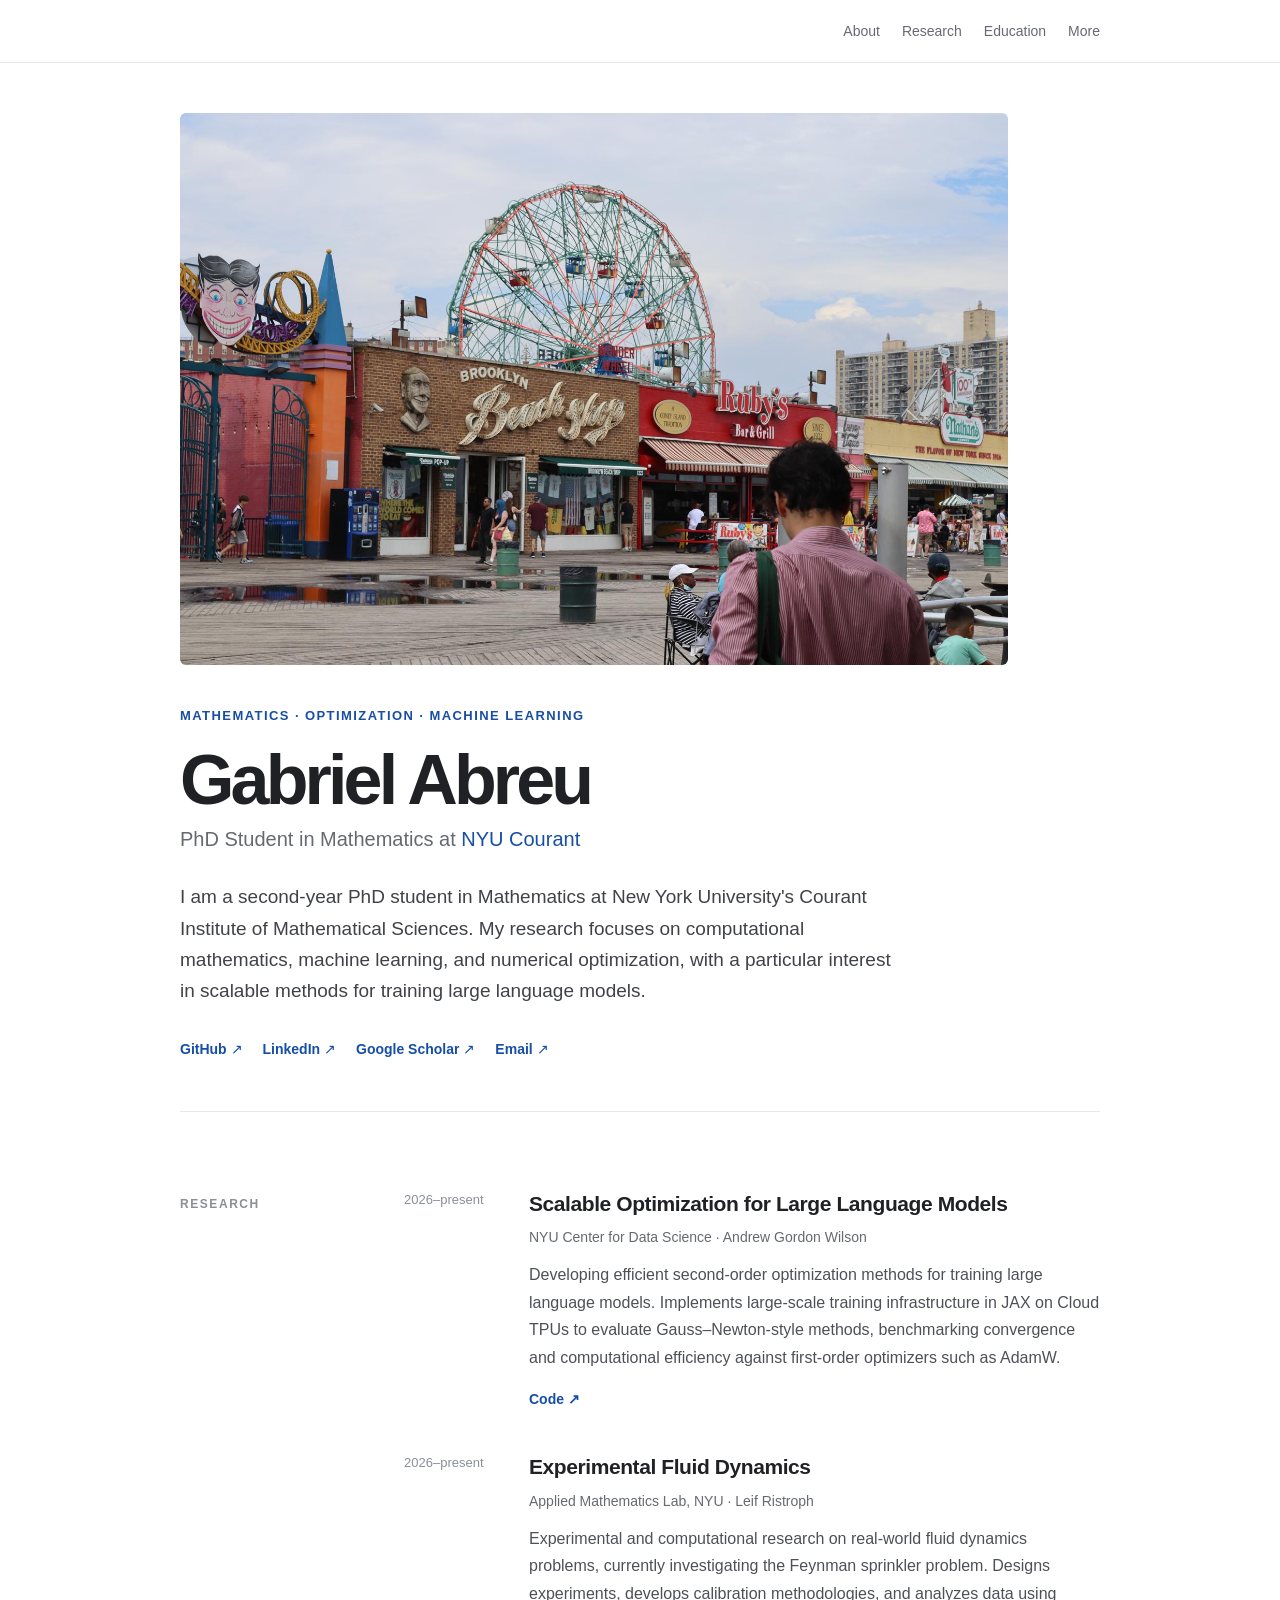
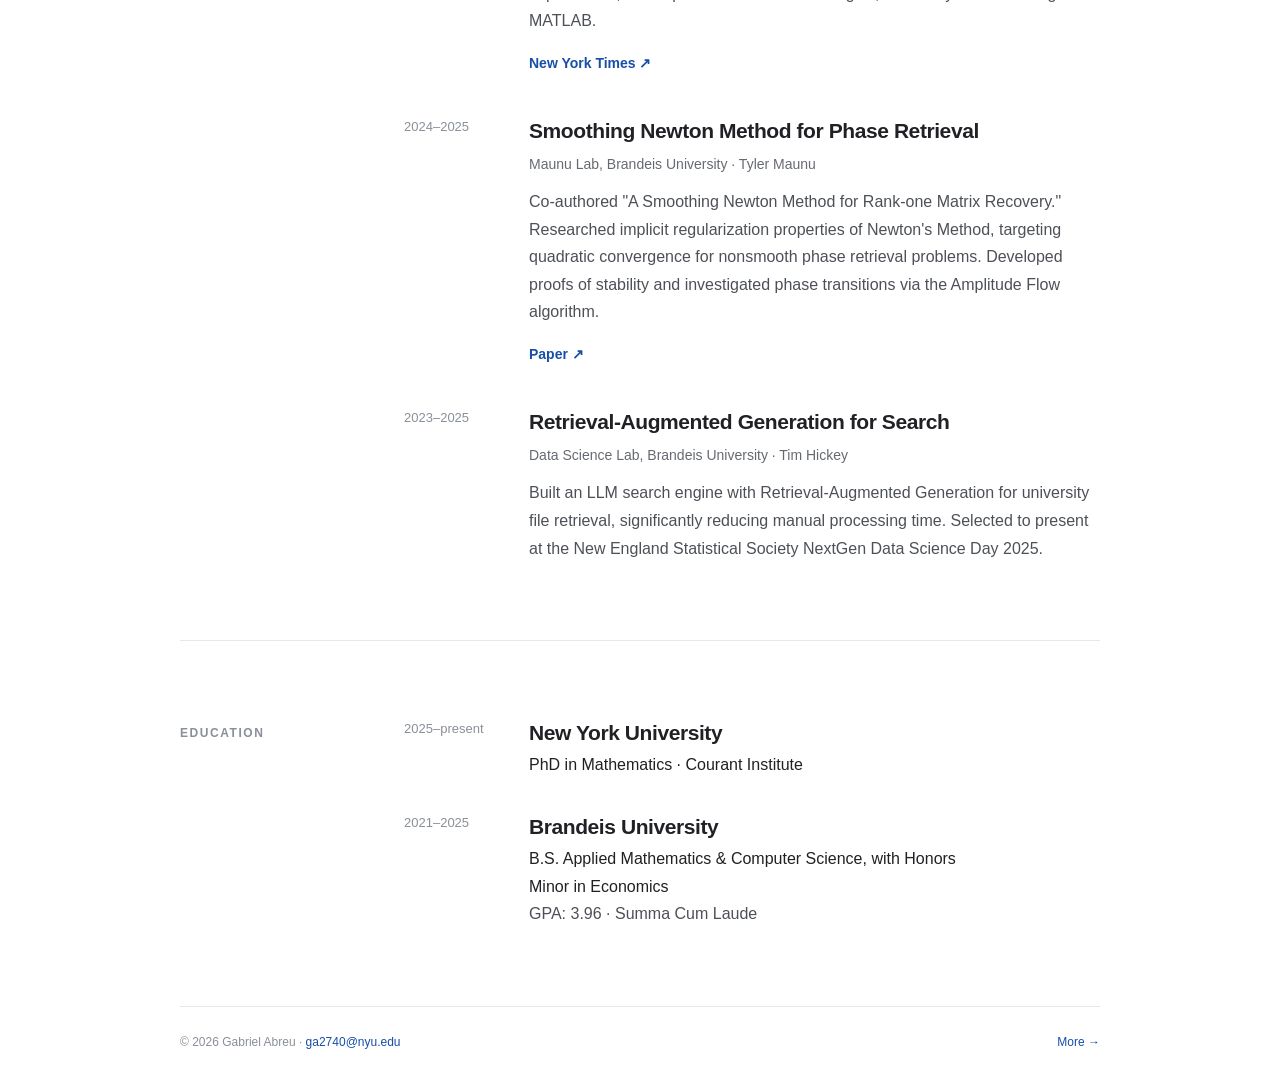
==== index.html @ 7f24bd7a "Update navigation link and add scroll script Added an ID to the hero-copy div and included a script " ====
<!DOCTYPE html>
<html lang="en">
<head>
  <meta charset="UTF-8">
  <meta name="viewport" content="width=device-width, initial-scale=1.0">
  <meta name="description" content="Gabriel Abreu — PhD student in Mathematics at NYU Courant working on optimization, machine learning, and computational mathematics.">
  <meta name="author" content="Gabriel Abreu">
  <title>Gabriel Abreu</title>
  <link rel="stylesheet" href="style.css">
</head>

<body>
  <header class="site-header">
    <div class="container nav">
      <nav aria-label="Main navigation">
        <a href="#about">About</a>
        <a href="#research">Research</a>
        <a href="#education">Education</a>
        <a href="more.html">More</a>
      </nav>
    </div>
  </header>

  <main id="top">

    <!-- HERO -->
    <section class="hero container">
      <div class="hero-photo">
        <img src="profile.jpg" alt="Gabriel Abreu">
      </div>
      <div class="hero-copy" id="about">
        <p class="eyebrow">Mathematics · Optimization · Machine Learning</p>
        <h1>Gabriel Abreu</h1>
        <p class="subtitle">
          PhD Student in Mathematics at
          <a href="https://cims.nyu.edu/" target="_blank" rel="noopener">NYU Courant</a>
        </p>
        <p class="intro">
          I am a second-year PhD student in Mathematics at New York University's
          Courant Institute of Mathematical Sciences. My research focuses on
          computational mathematics, machine learning, and numerical optimization,
          with a particular interest in scalable methods for training large language models.
        </p>
        <div class="links">
          <a href="https://github.com/gmbabreu" target="_blank" rel="noopener">GitHub ↗</a>
          <a href="https://www.linkedin.com/in/gmbabreu/" target="_blank" rel="noopener">LinkedIn ↗</a>
          <a href="https://scholar.google.com/citations?user=w3StXHcAAAAJ&hl=en" target="_blank" rel="noopener">Google Scholar ↗</a>
          <a href="mailto:ga2740@nyu.edu">Email ↗</a>
        </div>
      </div>
    </section>

    <!-- RESEARCH -->
    <section class="section container" id="research">
      <div class="section-label">Research</div>
      <div class="section-content">

        <article class="research-item">
          <div class="research-meta">2026–present</div>
          <div>
            <h2>Scalable Optimization for Large Language Models</h2>
            <p class="affiliation">NYU Center for Data Science · Andrew Gordon Wilson</p>
            <p>
              Developing efficient second-order optimization methods for training large language models.
              Implements large-scale training infrastructure in JAX on Cloud TPUs to evaluate
              Gauss–Newton-style methods, benchmarking convergence and computational efficiency
              against first-order optimizers such as AdamW.
            </p>
            <div class="project-links">
              <a href="https://github.com/gmbabreu/full-gauss-newton" target="_blank" rel="noopener">Code ↗</a>
            </div>
          </div>
        </article>

        <article class="research-item">
          <div class="research-meta">2026–present</div>
          <div>
            <h2>Experimental Fluid Dynamics</h2>
            <p class="affiliation">Applied Mathematics Lab, NYU · Leif Ristroph</p>
            <p>
              Experimental and computational research on real-world fluid dynamics problems,
              currently investigating the Feynman sprinkler problem. Designs experiments,
              develops calibration methodologies, and analyzes data using MATLAB.
            </p>
            <div class="project-links">
              <a href="https://www.nytimes.com/2026/07/14/science/reverse-sprinkler-physics-problem.html" target="_blank" rel="noopener">New York Times ↗</a>
            </div>
          </div>
        </article>

        <article class="research-item">
          <div class="research-meta">2024–2025</div>
          <div>
            <h2>Smoothing Newton Method for Phase Retrieval</h2>
            <p class="affiliation">Maunu Lab, Brandeis University · Tyler Maunu</p>
            <p>
              Co-authored "A Smoothing Newton Method for Rank-one Matrix Recovery."
              Researched implicit regularization properties of Newton's Method, targeting
              quadratic convergence for nonsmooth phase retrieval problems. Developed proofs
              of stability and investigated phase transitions via the Amplitude Flow algorithm.
            </p>
            <div class="project-links">
              <a href="https://arxiv.org/abs/2507.23017" target="_blank" rel="noopener">Paper ↗</a>
            </div>
          </div>
        </article>

        <article class="research-item">
          <div class="research-meta">2023–2025</div>
          <div>
            <h2>Retrieval-Augmented Generation for Search</h2>
            <p class="affiliation">Data Science Lab, Brandeis University · Tim Hickey</p>
            <p>
              Built an LLM search engine with Retrieval-Augmented Generation for
              university file retrieval, significantly reducing manual processing time.
              Selected to present at the New England Statistical Society NextGen Data Science Day 2025.
            </p>
          </div>
        </article>

      </div>
    </section>

    <!-- EDUCATION -->
    <section class="section container" id="education">
      <div class="section-label">Education</div>
      <div class="section-content education">

        <div class="education-item">
          <div class="education-date">2025–present</div>
          <div>
            <h2>New York University</h2>
            <p class="degree">PhD in Mathematics · Courant Institute</p>
          </div>
        </div>

        <div class="education-item">
          <div class="education-date">2021–2025</div>
          <div>
            <h2>Brandeis University</h2>
            <p class="degree">B.S. Applied Mathematics &amp; Computer Science, with Honors</p>
            <p class="degree">Minor in Economics</p>
            <p>GPA: 3.96 · Summa Cum Laude</p>
          </div>
        </div>

      </div>
    </section>

  </main>

  <footer class="footer container">
    <p>© 2026 Gabriel Abreu · <a href="mailto:ga2740@nyu.edu">ga2740@nyu.edu</a></p>
    <p><a href="more.html">More →</a></p>
  </footer>
<script>
  window.addEventListener("load", function () {
    document.getElementById("about").scrollIntoView();
  });
</script>
</body>
</html>
---- style.css ----
/* Gabriel Abreu — academic personal site */

:root {
  --bg: #ffffff;
  --text: #202124;
  --muted: #666a70;
  --light: #8a8f98;
  --line: #e7e8ea;
  --accent: #174ea6;
  --accent-hover: #0b3d91;
  --tag-bg: #f4f5f6;
  --max-width: 920px;
}

* {
  box-sizing: border-box;
}

html {
  scroll-behavior: smooth;
}

body {
  margin: 0;
  background: var(--bg);
  color: var(--text);
  font-family:
    -apple-system, BlinkMacSystemFont, "Segoe UI", Roboto, Helvetica, Arial,
    sans-serif;
  font-size: 16px;
  line-height: 1.72;
  -webkit-font-smoothing: antialiased;
}

a {
  color: var(--accent);
  text-decoration: none;
  transition: color 0.15s ease;
}

a:hover {
  color: var(--accent-hover);
  text-decoration: underline;
}

.container {
  width: min(calc(100% - 48px), var(--max-width));
  margin: 0 auto;
}

/* NAVIGATION */

.site-header {
  position: sticky;
  top: 0;
  z-index: 10;
  background: rgba(255, 255, 255, 0.94);
  border-bottom: 1px solid var(--line);
  backdrop-filter: blur(10px);
}

.nav {
  min-height: 62px;
  display: flex;
  align-items: center;
  justify-content: flex-end;
  gap: 32px;
}

.site-name {
  color: var(--text);
  font-weight: 650;
  letter-spacing: -0.015em;
}

.site-name:hover {
  color: var(--text);
  text-decoration: none;
}

.nav nav {
  display: flex;
  align-items: center;
  gap: 22px;
}

.nav nav a {
  color: var(--muted);
  font-size: 14px;
}

.nav nav a:hover {
  color: var(--text);
  text-decoration: none;
}

/* HERO */

.hero {
  padding-top: 50px;
  padding-bottom: 50px;
}

.hero-photo {
  margin-bottom: 40px;
}

.hero-photo img {
  width: 90%;
  height: 150;
  object-fit: cover;
  object-position: center 150%;
  border-radius: 6px;
  display: block;
}

.eyebrow {
  margin: 0 0 18px;
  color: var(--accent);
  font-size: 13px;
  font-weight: 650;
  letter-spacing: 0.11em;
  text-transform: uppercase;
}

h1,
h2,
p {
  margin-top: 0;
}

h1 {
  margin-bottom: 8px;
  font-size: clamp(44px, 7vw, 70px);
  line-height: 1.02;
  letter-spacing: -0.055em;
  font-weight: 700;
}

.subtitle {
  margin-bottom: 27px;
  color: var(--muted);
  font-size: 20px;
  line-height: 1.5;
}

.intro {
  max-width: 720px;
  margin-bottom: 30px;
  font-size: 19px;
  line-height: 1.65;
  color: #3f4247;
}

.links {
  display: flex;
  align-items: center;
  flex-wrap: wrap;
  gap: 20px;
}

.links a {
  font-size: 14px;
  font-weight: 550;
}

.links .button {
  padding: 7px 15px;
  border: 1px solid var(--text);
  border-radius: 4px;
  color: var(--text);
}

.links .button:hover {
  background: var(--text);
  color: white;
  text-decoration: none;
}

/* SECTIONS */

.section {
  display: grid;
  grid-template-columns: 180px minmax(0, 1fr);
  gap: 44px;
  padding-top: 78px;
  padding-bottom: 78px;
  border-top: 1px solid var(--line);
}

.section-label {
  padding-top: 4px;
  color: var(--light);
  font-size: 12px;
  font-weight: 700;
  letter-spacing: 0.13em;
  text-transform: uppercase;
}

.section-content {
  min-width: 0;
}

.section-content > p {
  max-width: 720px;
}

.section-content p {
  color: #4d5157;
}

.section-content p:last-child {
  margin-bottom: 0;
}

/* HEADINGS */

h2 {
  margin-bottom: 7px;
  font-size: 21px;
  line-height: 1.35;
  letter-spacing: -0.02em;
  font-weight: 650;
}

.affiliation {
  margin-bottom: 12px;
  color: var(--muted) !important;
  font-size: 14px;
}

.degree {
  margin-bottom: 8px;
  color: var(--text) !important;
  font-weight: 500;
}

/* RESEARCH */

.research-item {
  display: grid;
  grid-template-columns: 100px minmax(0, 1fr);
  gap: 25px;
  padding-bottom: 42px;
}

.research-item:last-child {
  padding-bottom: 0;
}

.research-meta,
.timeline-date,
.education-date {
  color: var(--light);
  font-size: 13px;
  line-height: 1.5;
  font-variant-numeric: tabular-nums;
}

.project-links {
  display: flex;
  gap: 18px;
  margin-top: 8px;
}

.project-links a {
  font-size: 14px;
  font-weight: 600;
}

/* EXPERIENCE / EDUCATION */

.timeline,
.education {
  display: grid;
  gap: 34px;
}

.timeline-item,
.education-item {
  display: grid;
  grid-template-columns: 100px minmax(0, 1fr);
  gap: 25px;
}

.timeline-item p,
.education-item p {
  margin-bottom: 0;
}

.timeline-item h2,
.education-item h2 {
  margin-bottom: 4px;
}

/* NEWS */

.news {
  display: grid;
  gap: 14px;
}

.news-item {
  display: grid;
  grid-template-columns: 70px minmax(0, 1fr);
  gap: 25px;
}

.news-item > span {
  color: var(--light);
  font-size: 13px;
}

.news-item p {
  margin-bottom: 0;
}

/* FOOTER */

.footer {
  display: flex;
  justify-content: space-between;
  gap: 20px;
  padding-top: 25px;
  padding-bottom: 40px;
  border-top: 1px solid var(--line);
  color: var(--light);
  font-size: 12px;
}

.footer p {
  margin: 0;
}

/* RESPONSIVE */

@media (max-width: 720px) {
  .container {
    width: min(calc(100% - 34px), var(--max-width));
  }

  .site-header {
    position: static;
  }

  .nav {
    min-height: auto;
    padding-top: 17px;
    padding-bottom: 17px;
    align-items: center;
    gap: 15px;
    flex-wrap: wrap;
  }

  .nav nav {
    display: flex;
    gap: 14px;
  }

  .nav nav a {
    font-size: 13px;
  }

  .hero {
    padding-top: 52px;
    padding-bottom: 60px;
  }

  .hero-photo img {
    height: 220px;
  }

  h1 {
    font-size: 48px;
  }

  .subtitle {
    font-size: 18px;
  }

  .intro {
    font-size: 17px;
  }

  .section {
    display: block;
    padding-top: 58px;
    padding-bottom: 58px;
  }

  .section-label {
    margin-bottom: 27px;
  }

  .research-item,
  .timeline-item,
  .education-item {
    grid-template-columns: 1fr;
    gap: 5px;
  }

  .research-meta,
  .timeline-date,
  .education-date {
    margin-bottom: 2px;
  }

  .research-item {
    padding-bottom: 35px;
  }

  .footer {
    padding-bottom: 30px;
  }
}

@media (prefers-reduced-motion: reduce) {
  html {
    scroll-behavior: auto;
  }

  * {
    transition: none !important;
  }
}
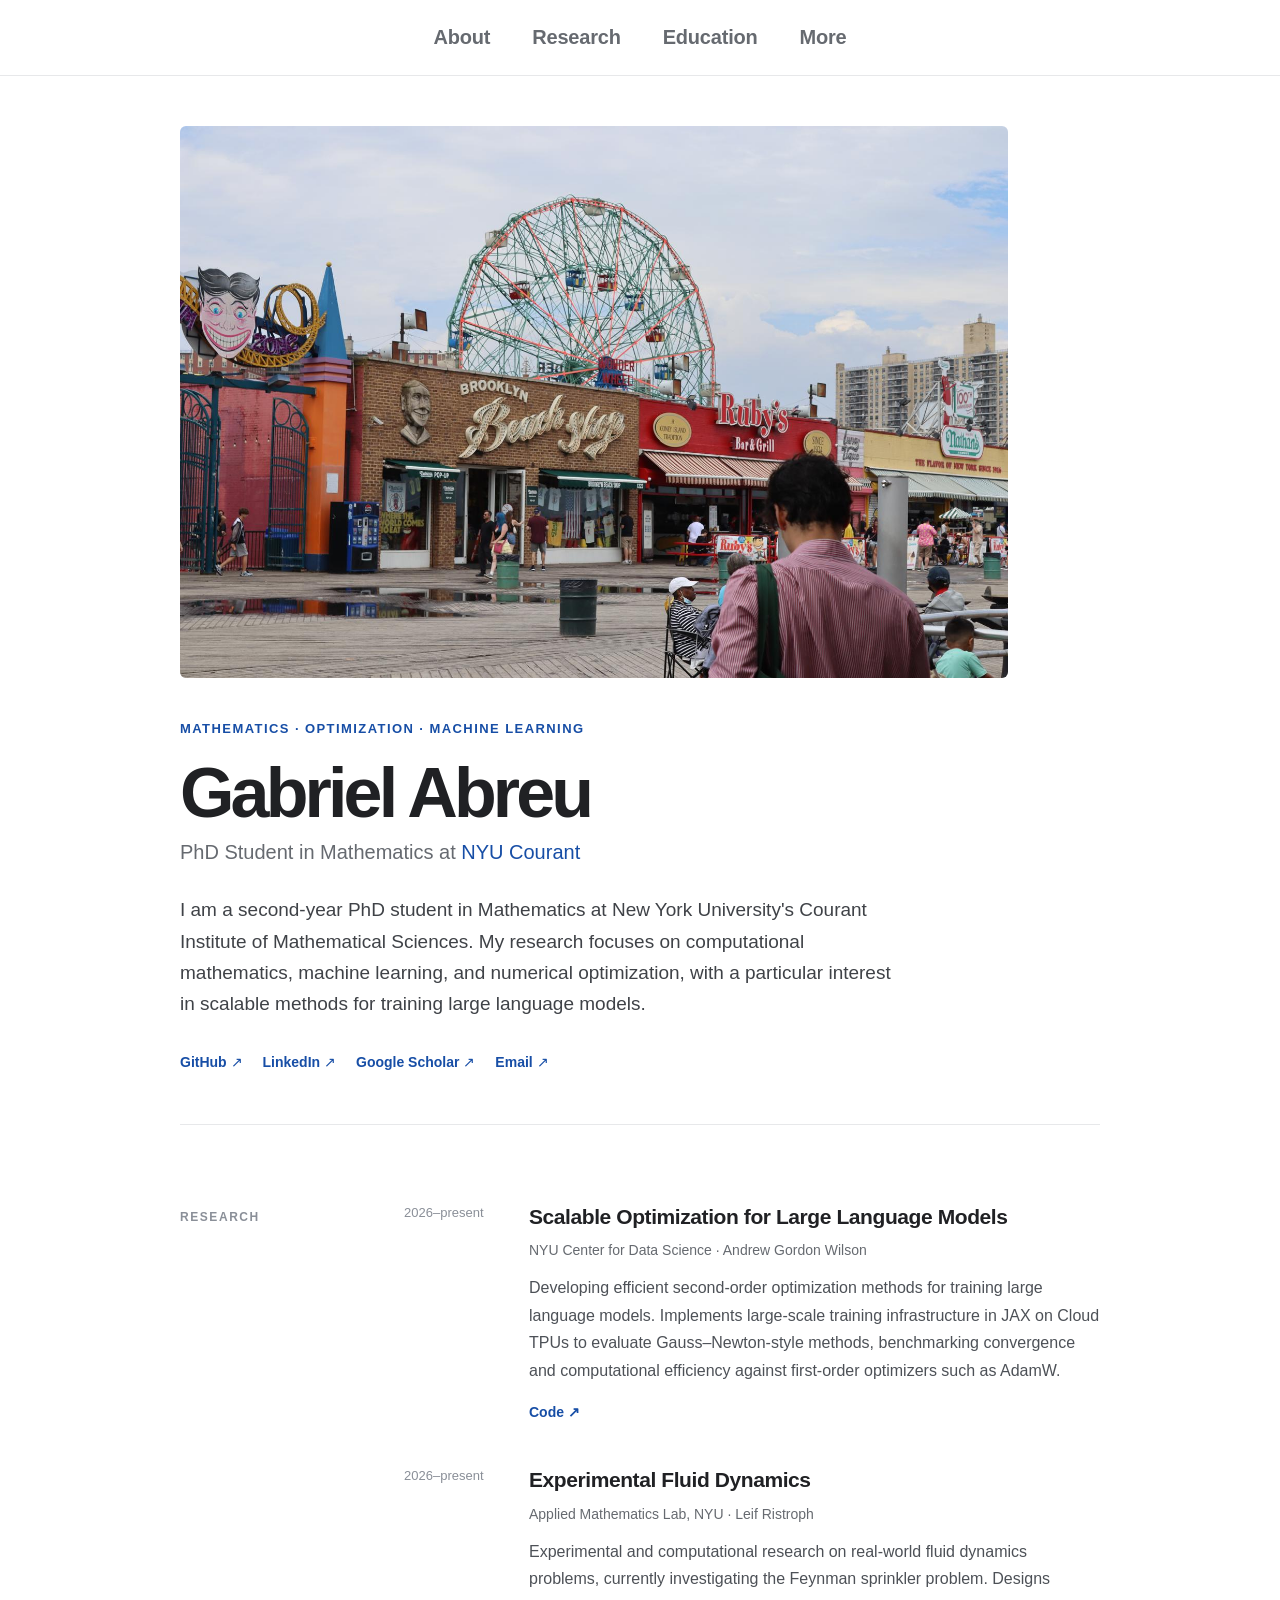
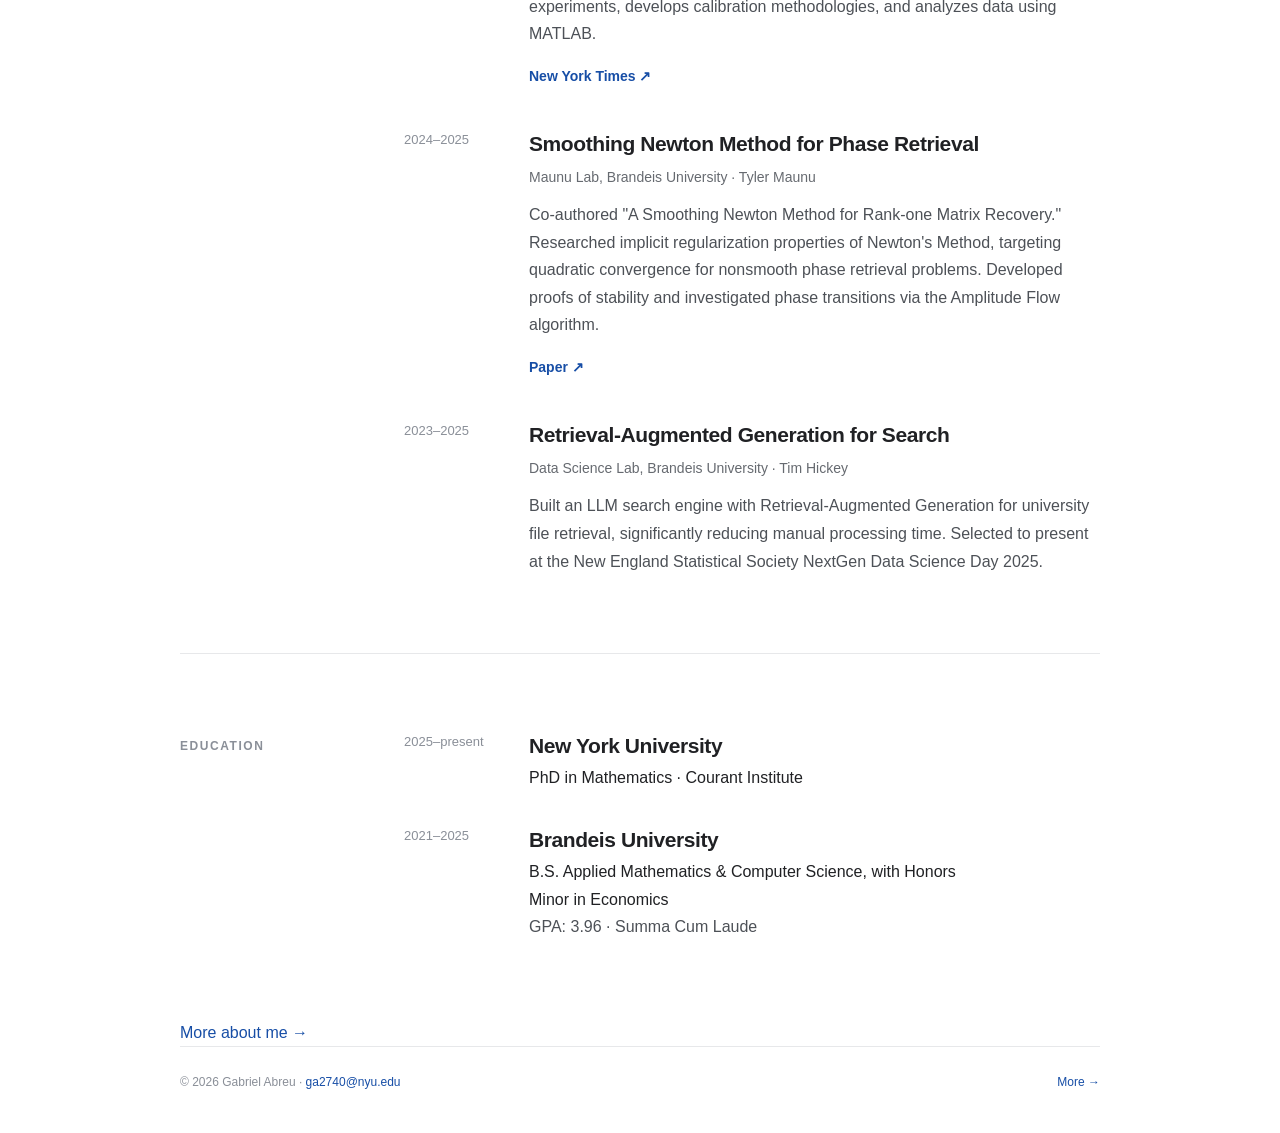
==== commit 809756c1: "Add 'More about me' link in index.html" ====
--- a/index.html
+++ b/index.html
@@ -146,6 +146,10 @@
 
       </div>
     </section>
+    <!-- MORE LINK -->
+    <div class="more-link container">
+      <a href="more.html">More about me →</a>
+    </div>
 
   </main>
 
--- a/style.css
+++ b/style.css
@@ -60,40 +60,31 @@
 }
 
 .nav {
-  min-height: 62px;
+  min-height: 75px;
   display: flex;
   align-items: center;
-  justify-content: flex-end;
-  gap: 32px;
-}
-
-.site-name {
-  color: var(--text);
-  font-weight: 650;
-  letter-spacing: -0.015em;
-}
-
-.site-name:hover {
-  color: var(--text);
-  text-decoration: none;
+  justify-content: center;
 }
 
 .nav nav {
   display: flex;
   align-items: center;
-  gap: 22px;
+  justify-content: center;
+  gap: 42px;
+  width: 100%;
 }
 
 .nav nav a {
   color: var(--muted);
-  font-size: 14px;
+  font-size: 20px;
+  font-weight: 650;
+  letter-spacing: -0.01em;
 }
 
 .nav nav a:hover {
   color: var(--text);
   text-decoration: none;
 }
-
 /* HERO */
 
 .hero {
@@ -101,13 +92,17 @@
   padding-bottom: 50px;
 }
 
+#about {
+  scroll-margin-top: 200px;
+}
+
 .hero-photo {
   margin-bottom: 40px;
 }
 
 .hero-photo img {
   width: 90%;
-  height: 150;
+  height: 100;
   object-fit: cover;
   object-position: center 150%;
   border-radius: 6px;
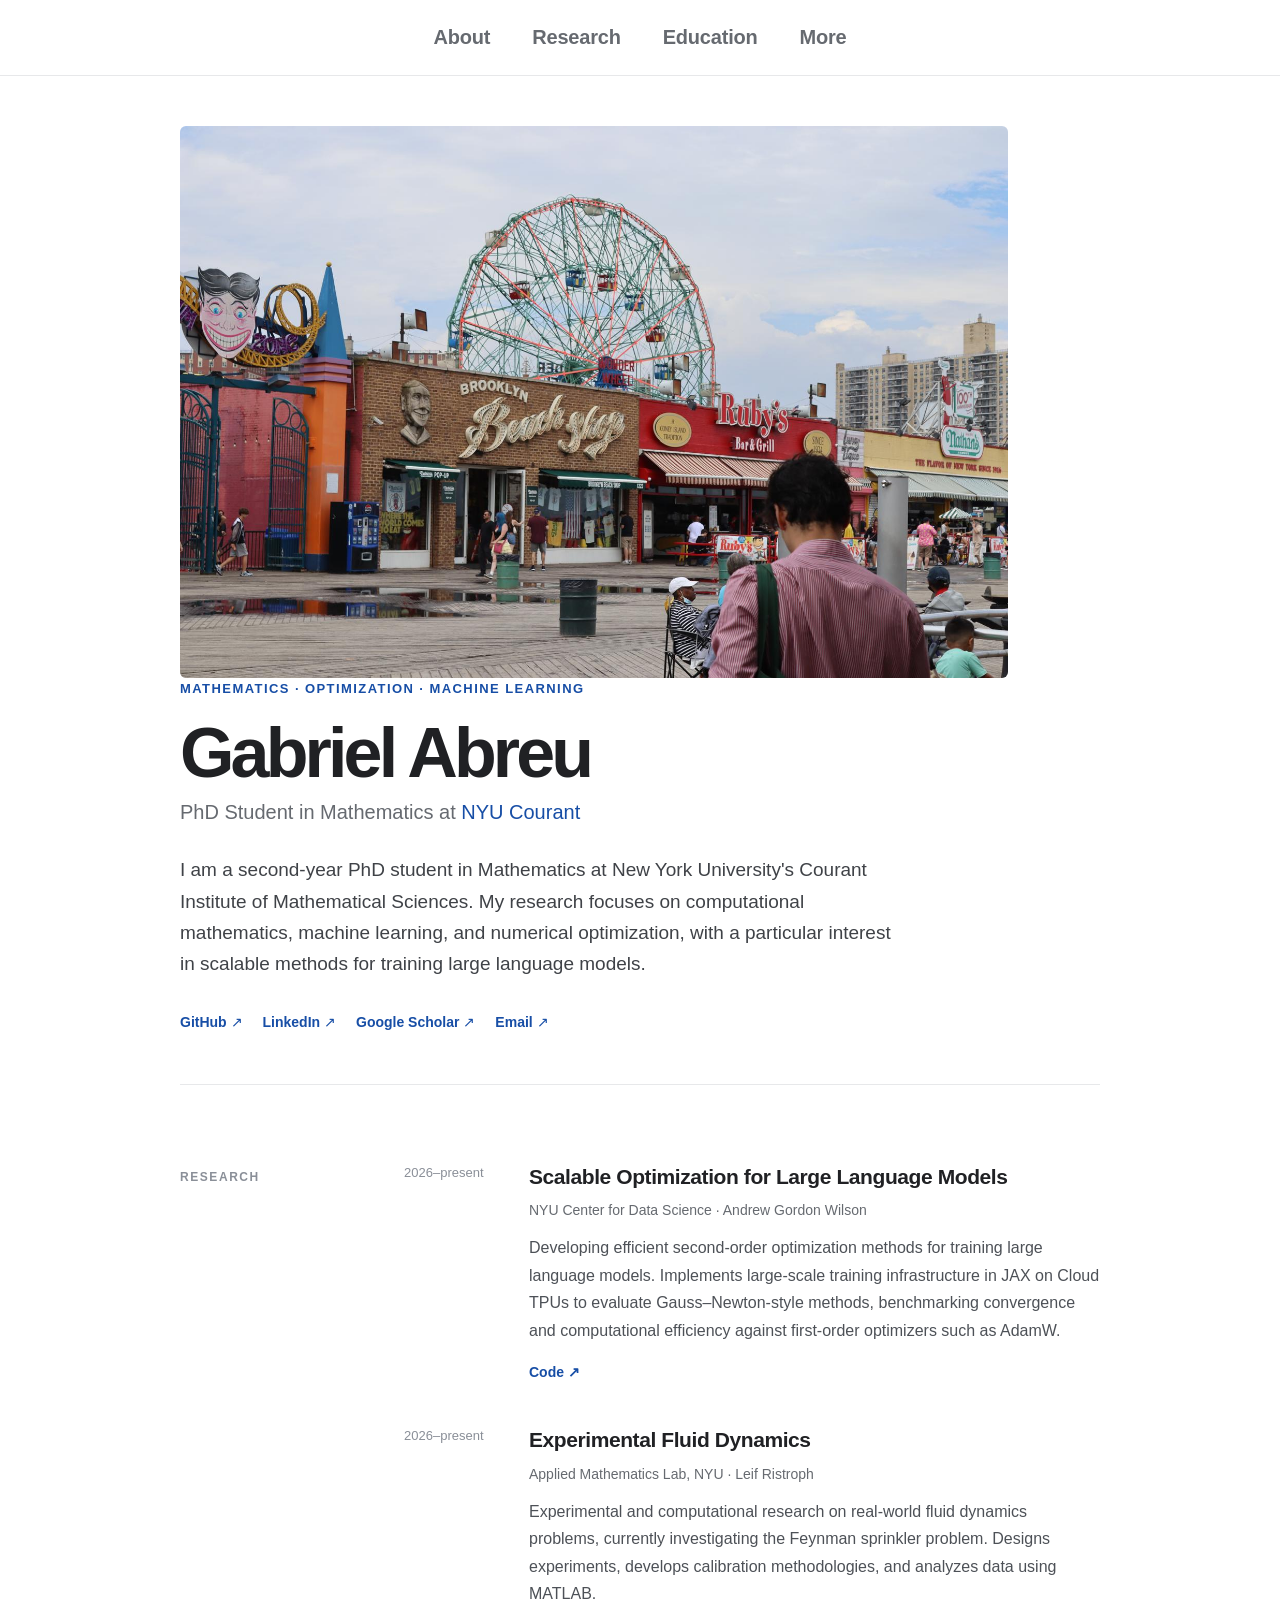
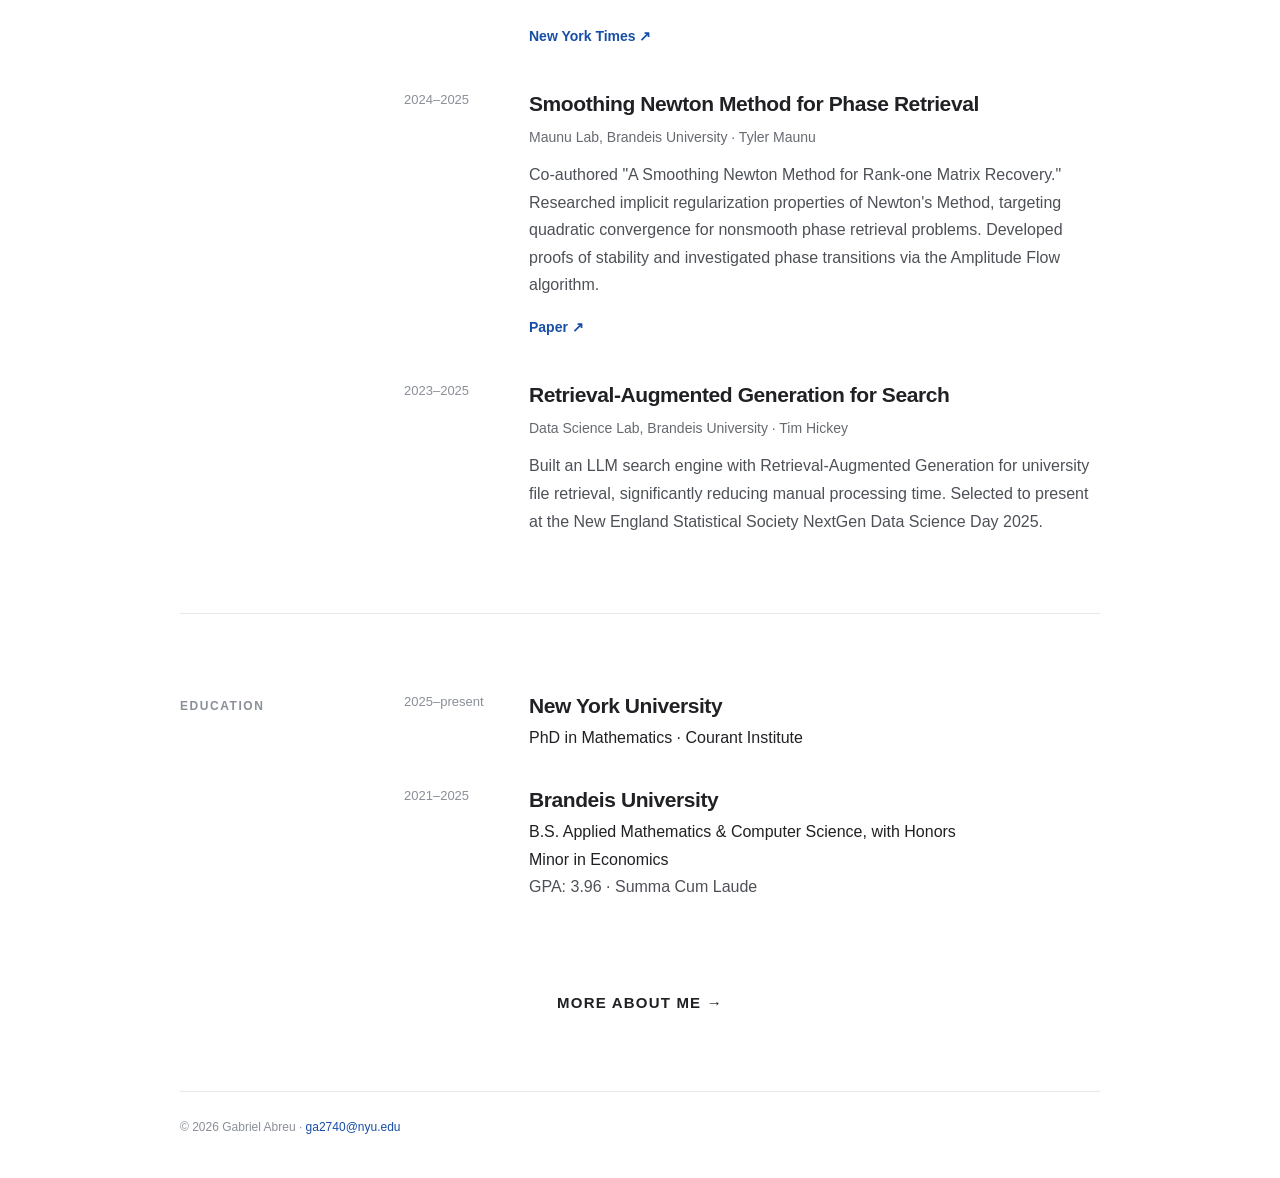
==== commit 7ee6c8b0: "Remove 'More' link from footer Removed the 'More' link from the footer." ====
--- a/index.html
+++ b/index.html
@@ -155,7 +155,6 @@
 
   <footer class="footer container">
     <p>© 2026 Gabriel Abreu · <a href="mailto:ga2740@nyu.edu">ga2740@nyu.edu</a></p>
-    <p><a href="more.html">More →</a></p>
   </footer>
 <script>
   window.addEventListener("load", function () {
--- a/style.css
+++ b/style.css
@@ -93,11 +93,7 @@
 }
 
 #about {
-  scroll-margin-top: 200px;
-}
-
-.hero-photo {
-  margin-bottom: 40px;
+  scroll-margin-top: 250px;
 }
 
 .hero-photo img {
@@ -286,6 +282,27 @@
 .timeline-item h2,
 .education-item h2 {
   margin-bottom: 4px;
+}
+
+/* More about me */
+
+.more-link {
+  padding-top: 10px;
+  padding-bottom: 75px;
+  text-align: center;
+}
+
+.more-link a {
+  color: var(--text);
+  font-size: 15px;
+  font-weight: 700;
+  letter-spacing: 0.08em;
+  text-transform: uppercase;
+}
+
+.more-link a:hover {
+  color: var(--accent);
+  text-decoration: none;
 }
 
 /* NEWS */
@@ -361,10 +378,6 @@
     padding-bottom: 60px;
   }
 
-  .hero-photo img {
-    height: 220px;
-  }
-
   h1 {
     font-size: 48px;
   }
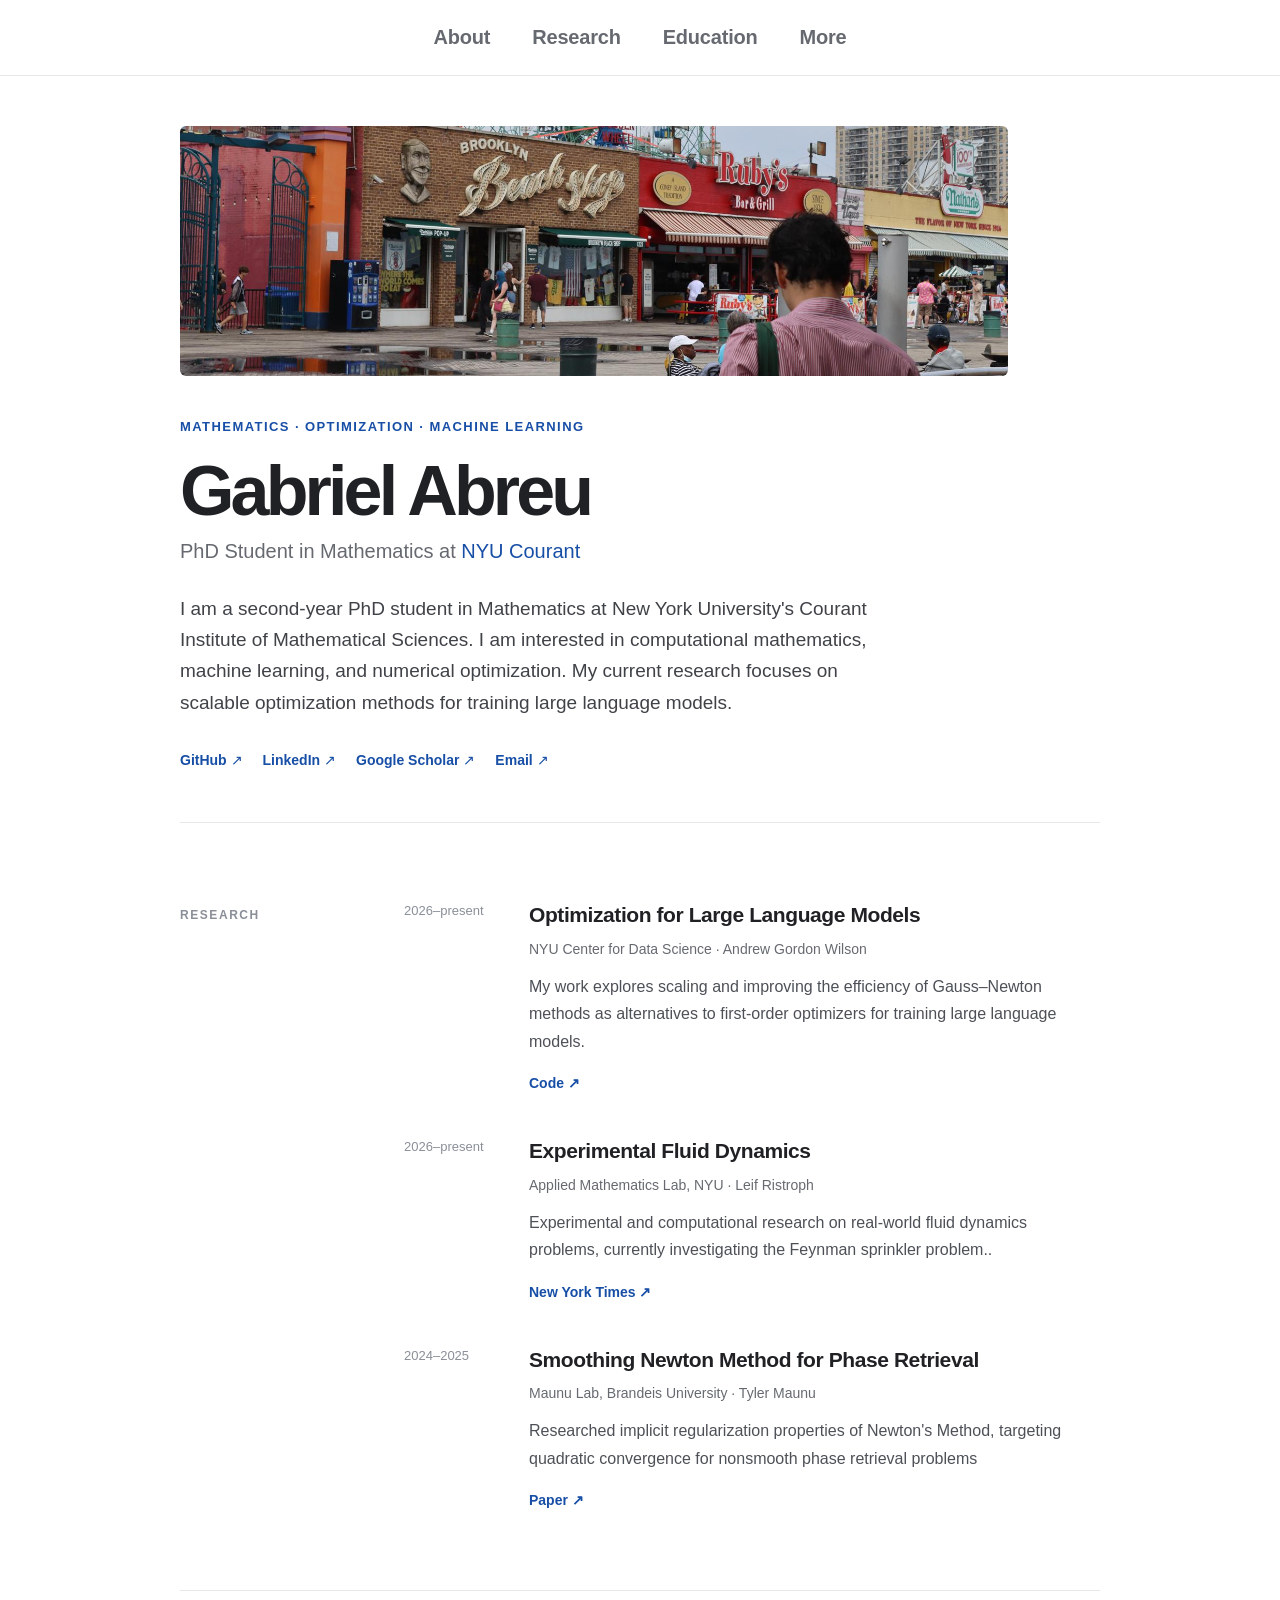
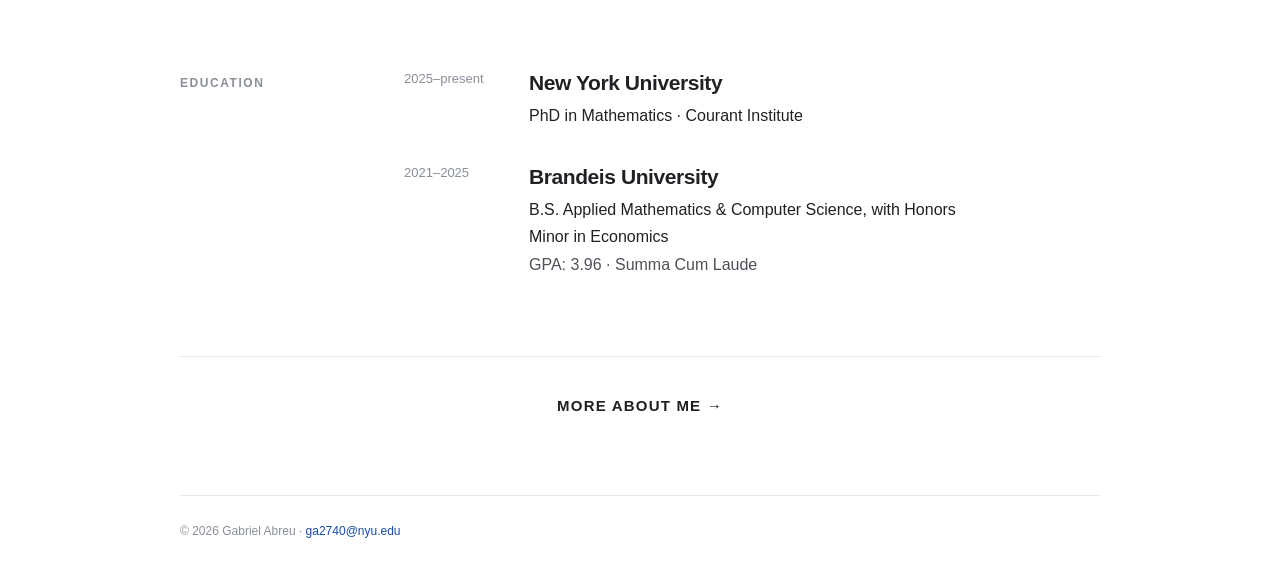
==== commit 79093fd4: "Revise research interests and project details Updated research descriptions for clarity and focus." ====
--- a/index.html
+++ b/index.html
@@ -37,9 +37,9 @@
         </p>
         <p class="intro">
           I am a second-year PhD student in Mathematics at New York University's
-          Courant Institute of Mathematical Sciences. My research focuses on
-          computational mathematics, machine learning, and numerical optimization,
-          with a particular interest in scalable methods for training large language models.
+          Courant Institute of Mathematical Sciences. I am interested in
+          computational mathematics, machine learning, and numerical optimization. 
+          My current research focuses on scalable optimization methods for training large language models.
         </p>
         <div class="links">
           <a href="https://github.com/gmbabreu" target="_blank" rel="noopener">GitHub ↗</a>
@@ -58,13 +58,11 @@
         <article class="research-item">
           <div class="research-meta">2026–present</div>
           <div>
-            <h2>Scalable Optimization for Large Language Models</h2>
+            <h2>Optimization for Large Language Models</h2>
             <p class="affiliation">NYU Center for Data Science · Andrew Gordon Wilson</p>
             <p>
-              Developing efficient second-order optimization methods for training large language models.
-              Implements large-scale training infrastructure in JAX on Cloud TPUs to evaluate
-              Gauss–Newton-style methods, benchmarking convergence and computational efficiency
-              against first-order optimizers such as AdamW.
+              My work explores scaling and improving the efficiency of Gauss–Newton methods
+              as alternatives to first-order optimizers for training large language models.
             </p>
             <div class="project-links">
               <a href="https://github.com/gmbabreu/full-gauss-newton" target="_blank" rel="noopener">Code ↗</a>
@@ -79,8 +77,7 @@
             <p class="affiliation">Applied Mathematics Lab, NYU · Leif Ristroph</p>
             <p>
               Experimental and computational research on real-world fluid dynamics problems,
-              currently investigating the Feynman sprinkler problem. Designs experiments,
-              develops calibration methodologies, and analyzes data using MATLAB.
+              currently investigating the Feynman sprinkler problem..
             </p>
             <div class="project-links">
               <a href="https://www.nytimes.com/2026/07/14/science/reverse-sprinkler-physics-problem.html" target="_blank" rel="noopener">New York Times ↗</a>
@@ -94,27 +91,12 @@
             <h2>Smoothing Newton Method for Phase Retrieval</h2>
             <p class="affiliation">Maunu Lab, Brandeis University · Tyler Maunu</p>
             <p>
-              Co-authored "A Smoothing Newton Method for Rank-one Matrix Recovery."
-              Researched implicit regularization properties of Newton's Method, targeting
-              quadratic convergence for nonsmooth phase retrieval problems. Developed proofs
-              of stability and investigated phase transitions via the Amplitude Flow algorithm.
+             Researched implicit regularization properties of Newton's Method,
+             targeting quadratic convergence for nonsmooth phase retrieval problems
             </p>
             <div class="project-links">
               <a href="https://arxiv.org/abs/2507.23017" target="_blank" rel="noopener">Paper ↗</a>
             </div>
-          </div>
-        </article>
-
-        <article class="research-item">
-          <div class="research-meta">2023–2025</div>
-          <div>
-            <h2>Retrieval-Augmented Generation for Search</h2>
-            <p class="affiliation">Data Science Lab, Brandeis University · Tim Hickey</p>
-            <p>
-              Built an LLM search engine with Retrieval-Augmented Generation for
-              university file retrieval, significantly reducing manual processing time.
-              Selected to present at the New England Statistical Society NextGen Data Science Day 2025.
-            </p>
           </div>
         </article>
 
--- a/style.css
+++ b/style.css
@@ -93,14 +93,17 @@
 }
 
 #about {
-  scroll-margin-top: 250px;
-}
-
+  scroll-margin-top: 400px;
+}
+
+.hero-photo {
+    margin-bottom: 40px;
+}
 .hero-photo img {
   width: 90%;
-  height: 100;
+  height: 250px;
   object-fit: cover;
-  object-position: center 150%;
+  object-position: center 80%;
   border-radius: 6px;
   display: block;
 }
@@ -284,26 +287,6 @@
   margin-bottom: 4px;
 }
 
-/* More about me */
-
-.more-link {
-  padding-top: 10px;
-  padding-bottom: 75px;
-  text-align: center;
-}
-
-.more-link a {
-  color: var(--text);
-  font-size: 15px;
-  font-weight: 700;
-  letter-spacing: 0.08em;
-  text-transform: uppercase;
-}
-
-.more-link a:hover {
-  color: var(--accent);
-  text-decoration: none;
-}
 
 /* NEWS */
 
@@ -431,3 +414,26 @@
     transition: none !important;
   }
 }
+/* More about me */
+
+/* MORE ABOUT ME */
+
+.more-link {
+  padding-top: 35px;
+  padding-bottom: 75px;
+  text-align: center;
+  border-top: 1px solid var(--line);
+}
+
+.more-link a {
+  color: var(--text);
+  font-size: 15px;
+  font-weight: 700;
+  letter-spacing: 0.08em;
+  text-transform: uppercase;
+}
+
+.more-link a:hover {
+  color: var(--accent);
+  text-decoration: none;
+}
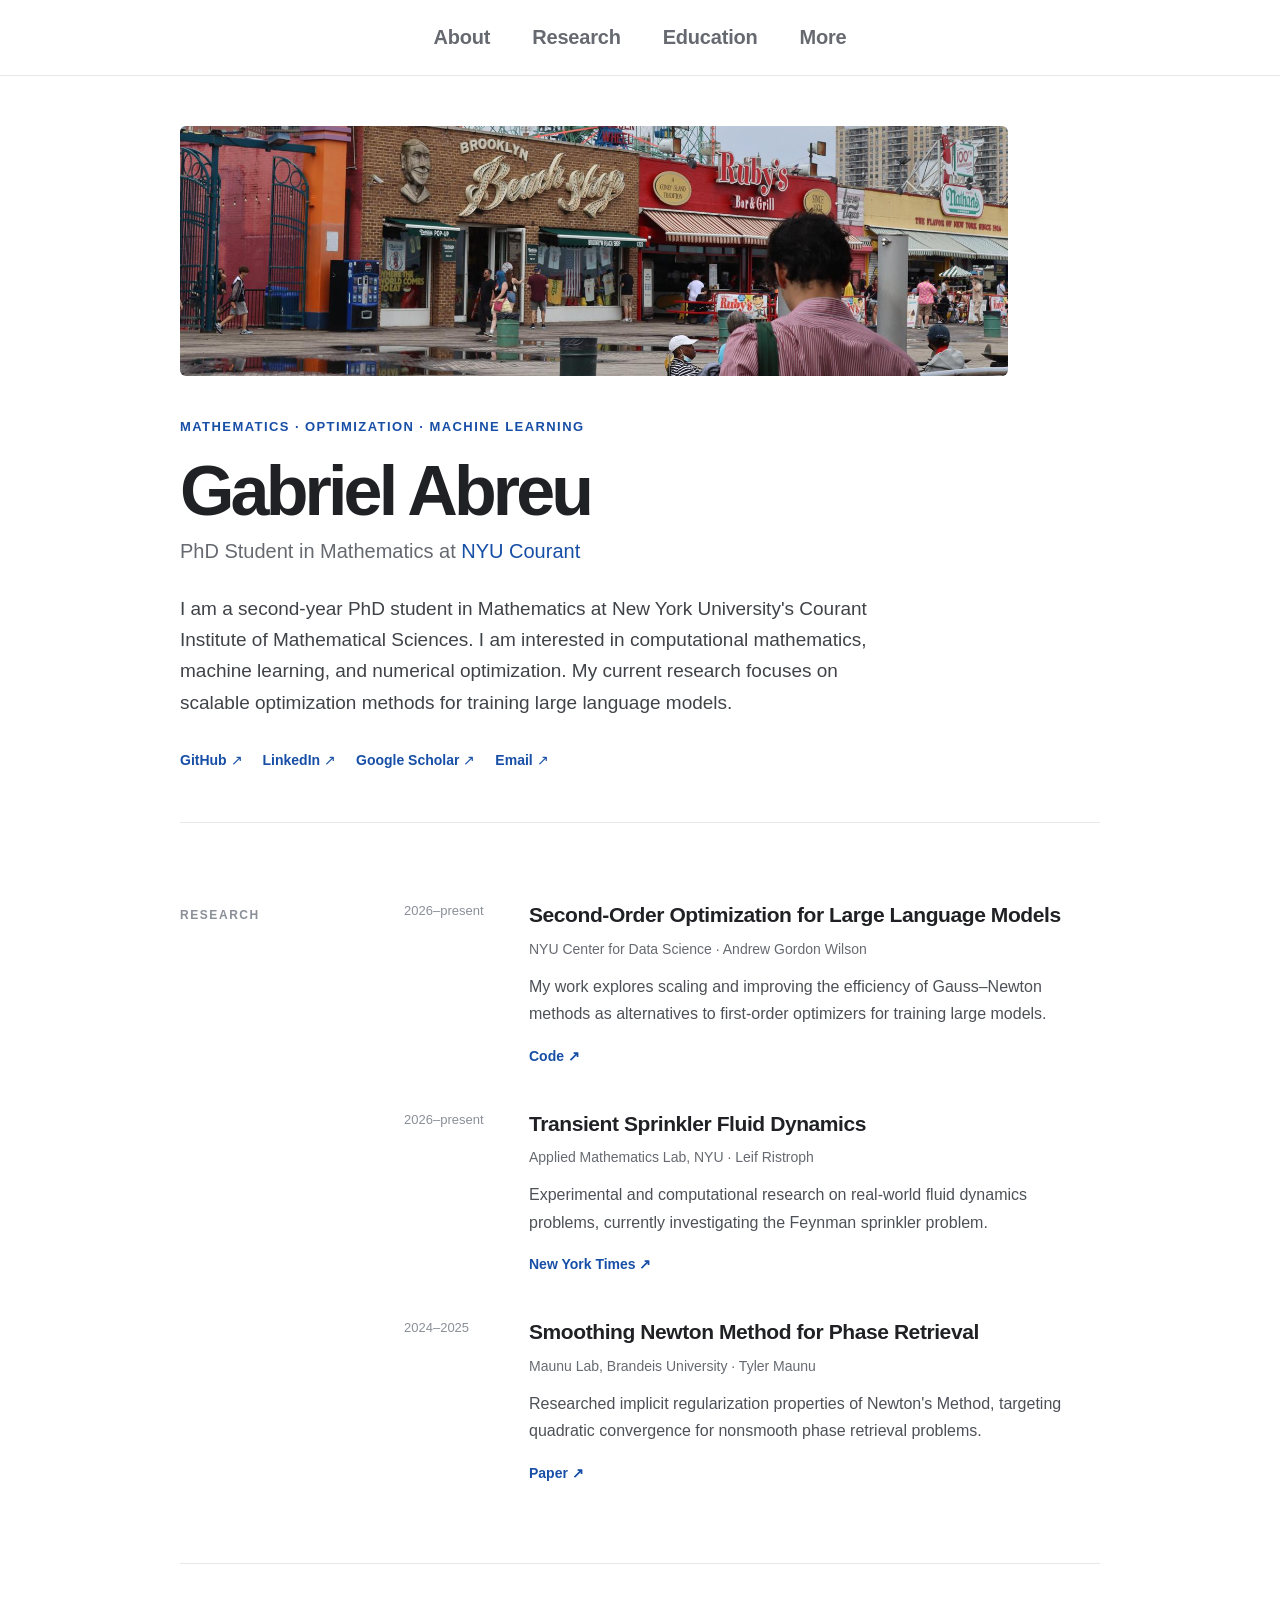
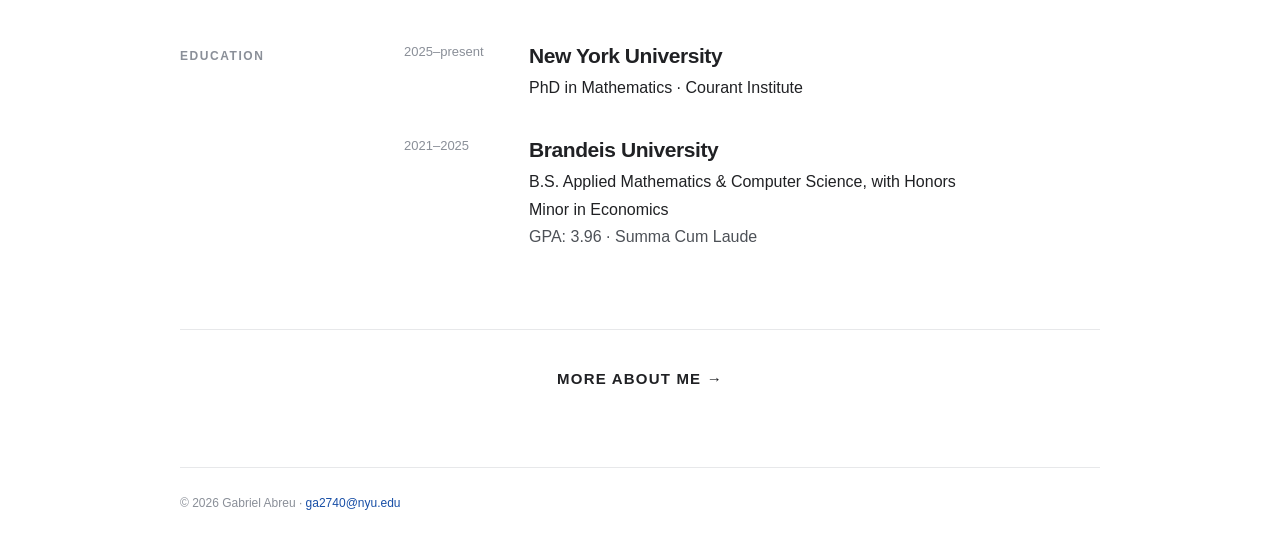
==== commit c387e872: "Update research item titles and descriptions" ====
--- a/index.html
+++ b/index.html
@@ -58,11 +58,11 @@
         <article class="research-item">
           <div class="research-meta">2026–present</div>
           <div>
-            <h2>Optimization for Large Language Models</h2>
+            <h2>Second-Order Optimization for Large Language Models</h2>
             <p class="affiliation">NYU Center for Data Science · Andrew Gordon Wilson</p>
             <p>
               My work explores scaling and improving the efficiency of Gauss–Newton methods
-              as alternatives to first-order optimizers for training large language models.
+              as alternatives to first-order optimizers for training large models.
             </p>
             <div class="project-links">
               <a href="https://github.com/gmbabreu/full-gauss-newton" target="_blank" rel="noopener">Code ↗</a>
@@ -73,11 +73,11 @@
         <article class="research-item">
           <div class="research-meta">2026–present</div>
           <div>
-            <h2>Experimental Fluid Dynamics</h2>
+            <h2>Transient Sprinkler Fluid Dynamics</h2>
             <p class="affiliation">Applied Mathematics Lab, NYU · Leif Ristroph</p>
             <p>
               Experimental and computational research on real-world fluid dynamics problems,
-              currently investigating the Feynman sprinkler problem..
+              currently investigating the Feynman sprinkler problem.
             </p>
             <div class="project-links">
               <a href="https://www.nytimes.com/2026/07/14/science/reverse-sprinkler-physics-problem.html" target="_blank" rel="noopener">New York Times ↗</a>
@@ -92,7 +92,7 @@
             <p class="affiliation">Maunu Lab, Brandeis University · Tyler Maunu</p>
             <p>
              Researched implicit regularization properties of Newton's Method,
-             targeting quadratic convergence for nonsmooth phase retrieval problems
+             targeting quadratic convergence for nonsmooth phase retrieval problems.
             </p>
             <div class="project-links">
               <a href="https://arxiv.org/abs/2507.23017" target="_blank" rel="noopener">Paper ↗</a>
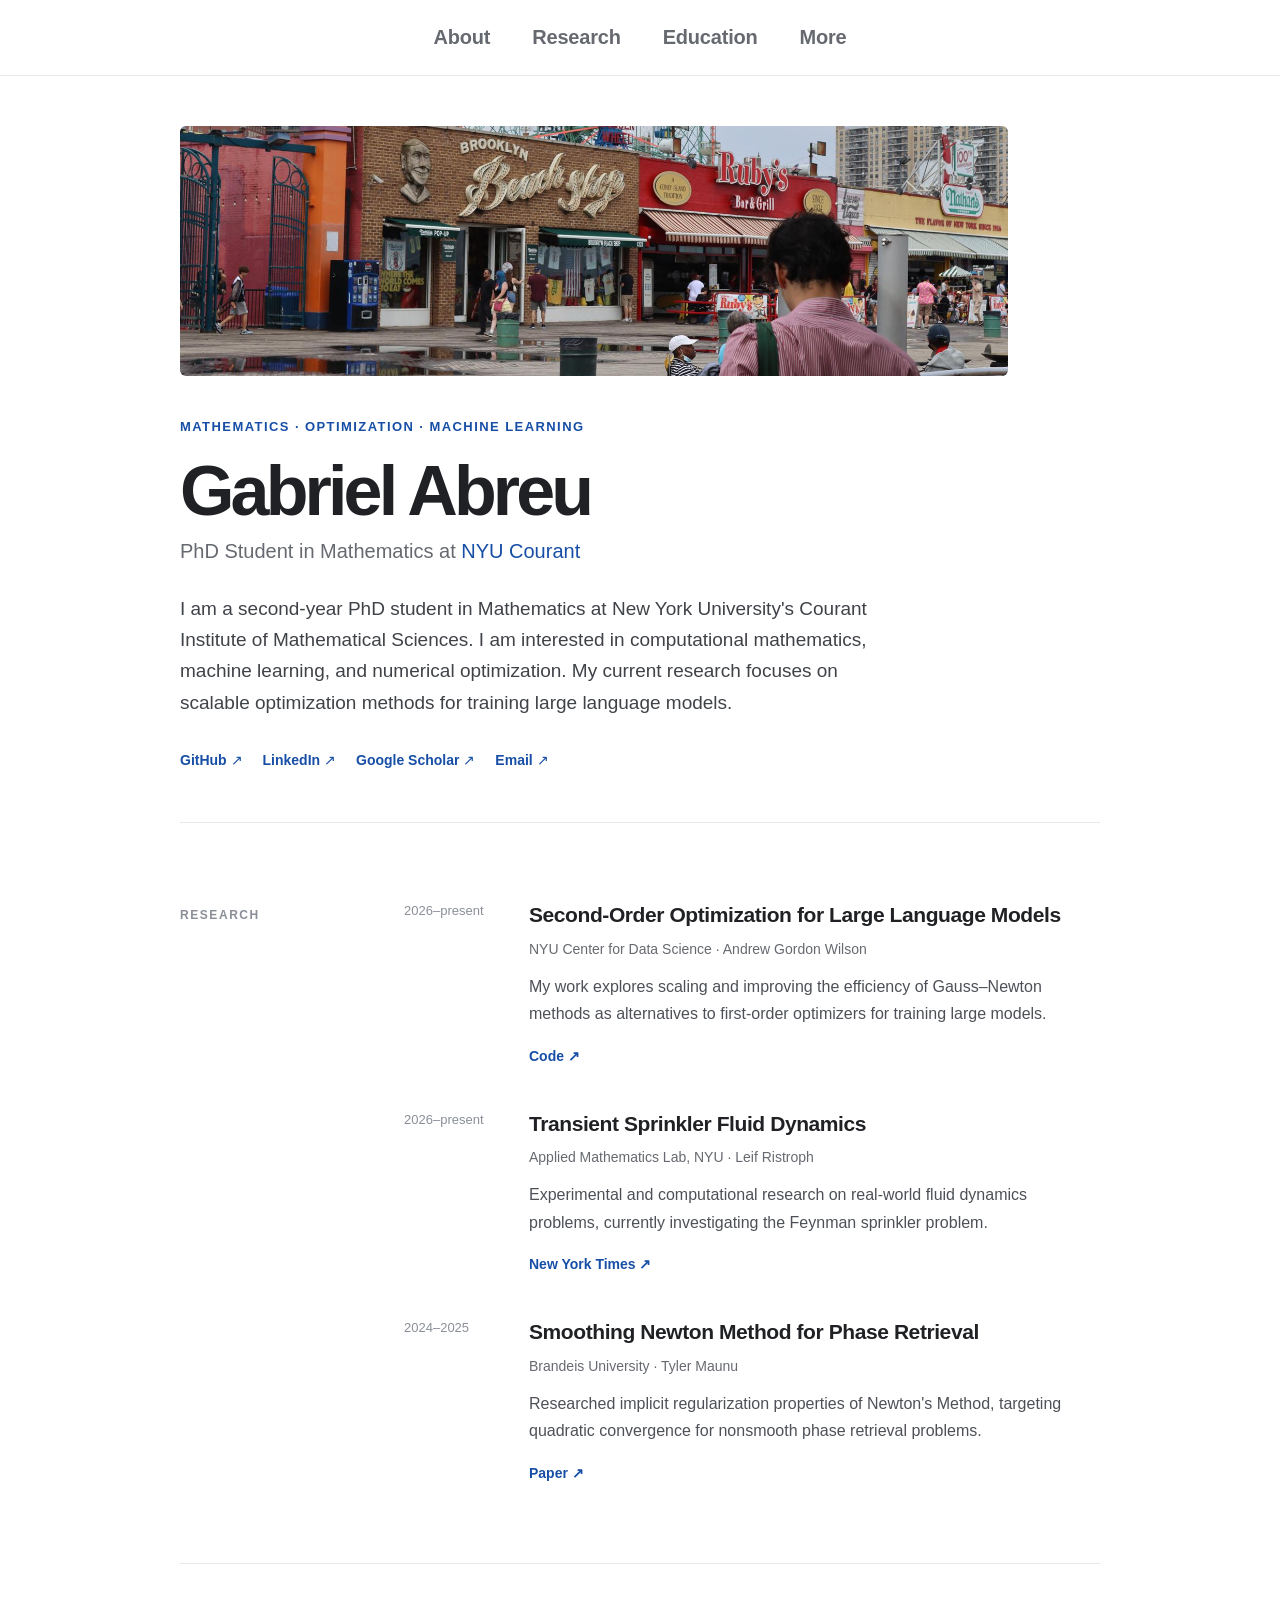
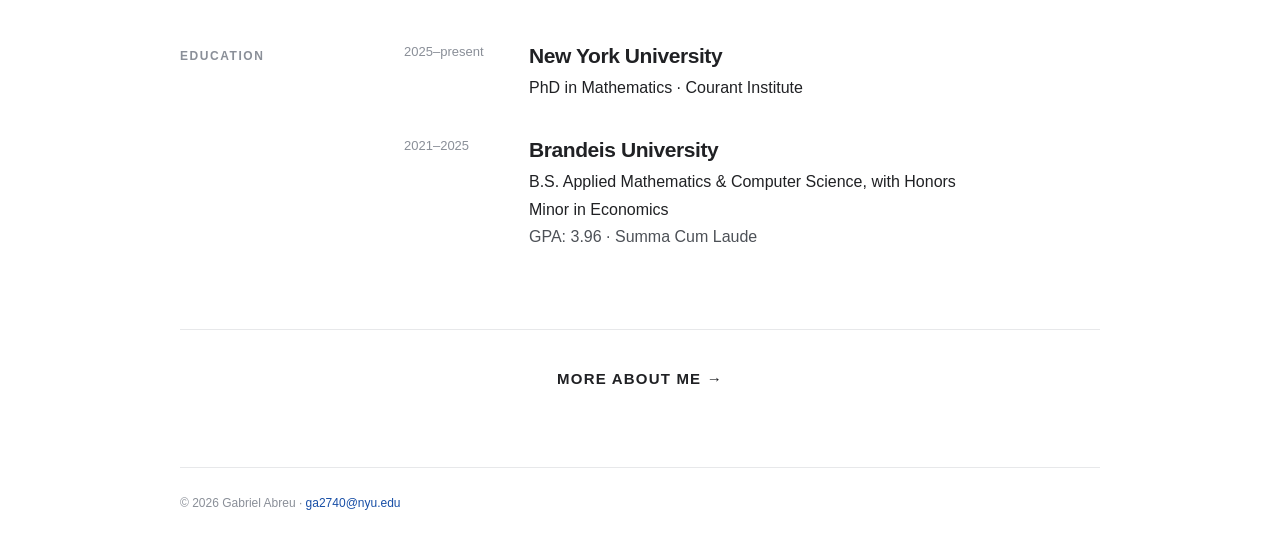
==== commit 2783f42e: "Update affiliation text in research item" ====
--- a/index.html
+++ b/index.html
@@ -89,7 +89,7 @@
           <div class="research-meta">2024–2025</div>
           <div>
             <h2>Smoothing Newton Method for Phase Retrieval</h2>
-            <p class="affiliation">Maunu Lab, Brandeis University · Tyler Maunu</p>
+            <p class="affiliation">Brandeis University · Tyler Maunu</p>
             <p>
              Researched implicit regularization properties of Newton's Method,
              targeting quadratic convergence for nonsmooth phase retrieval problems.
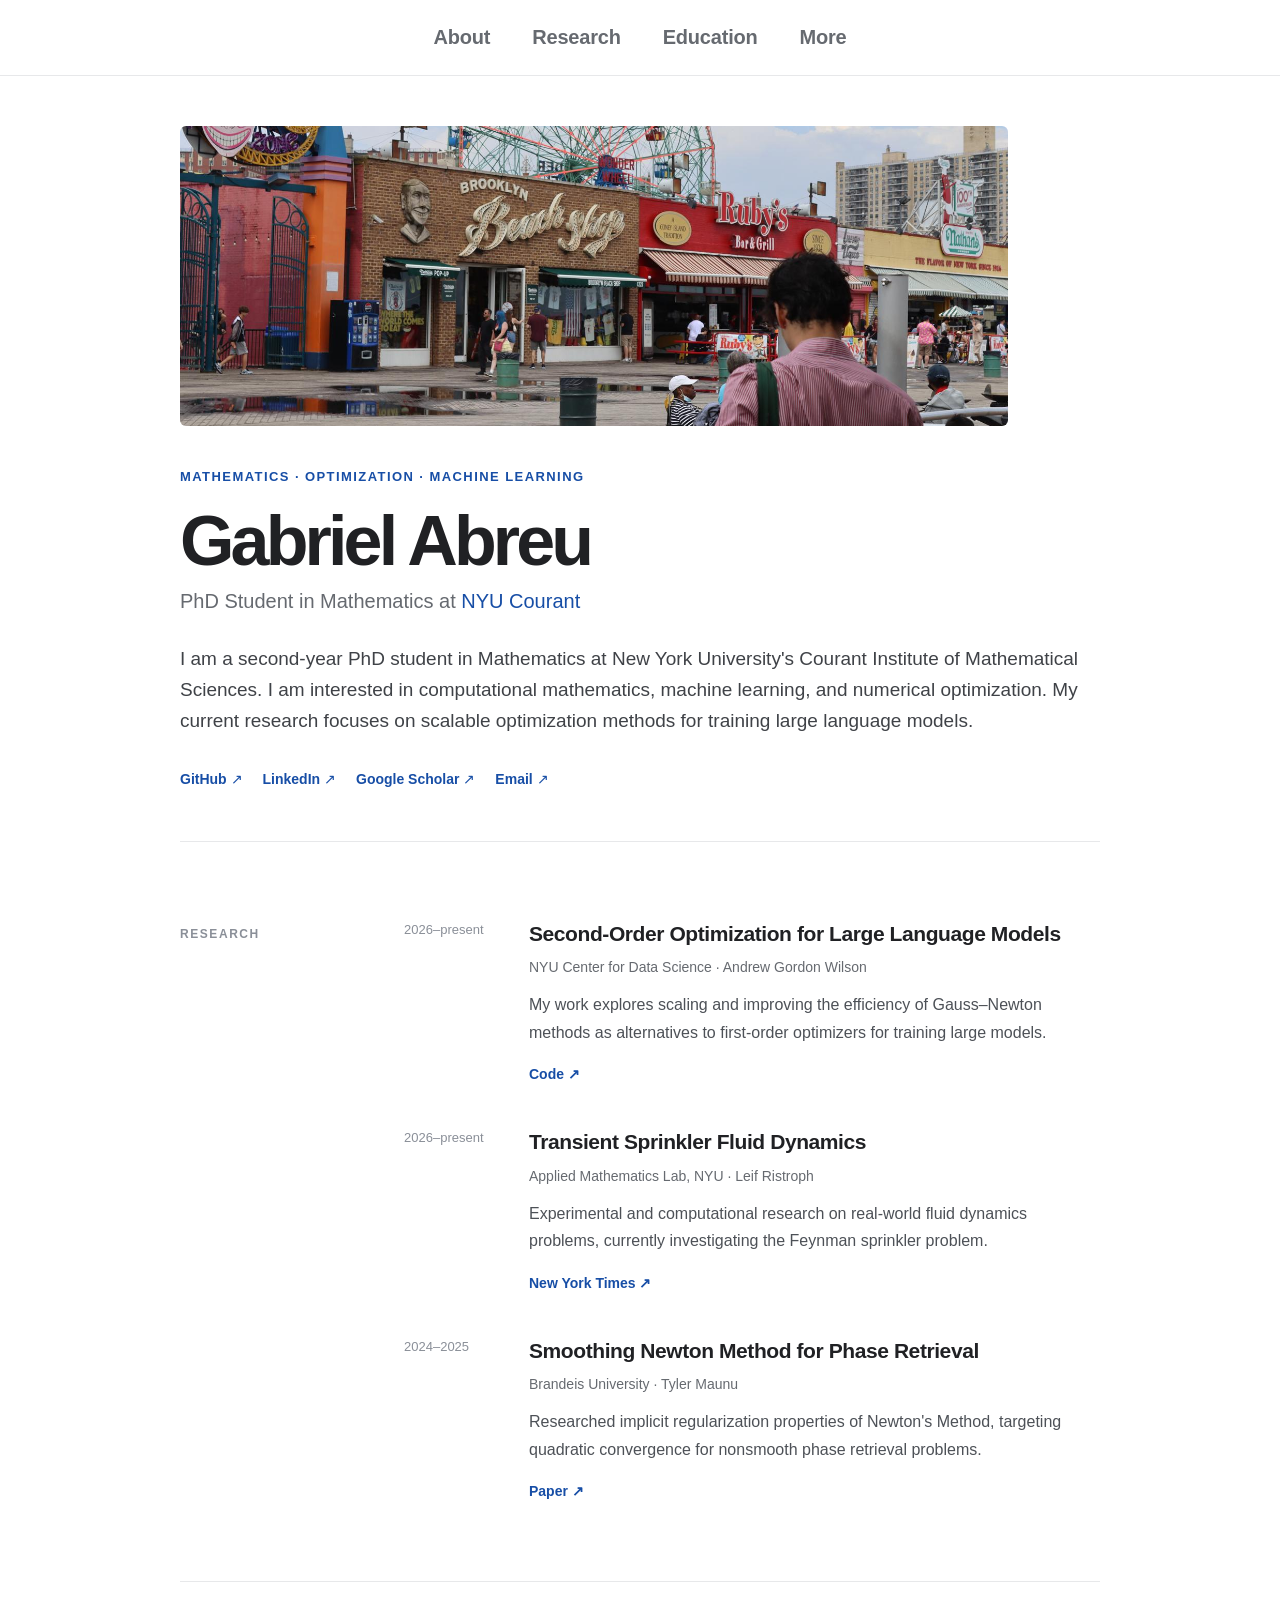
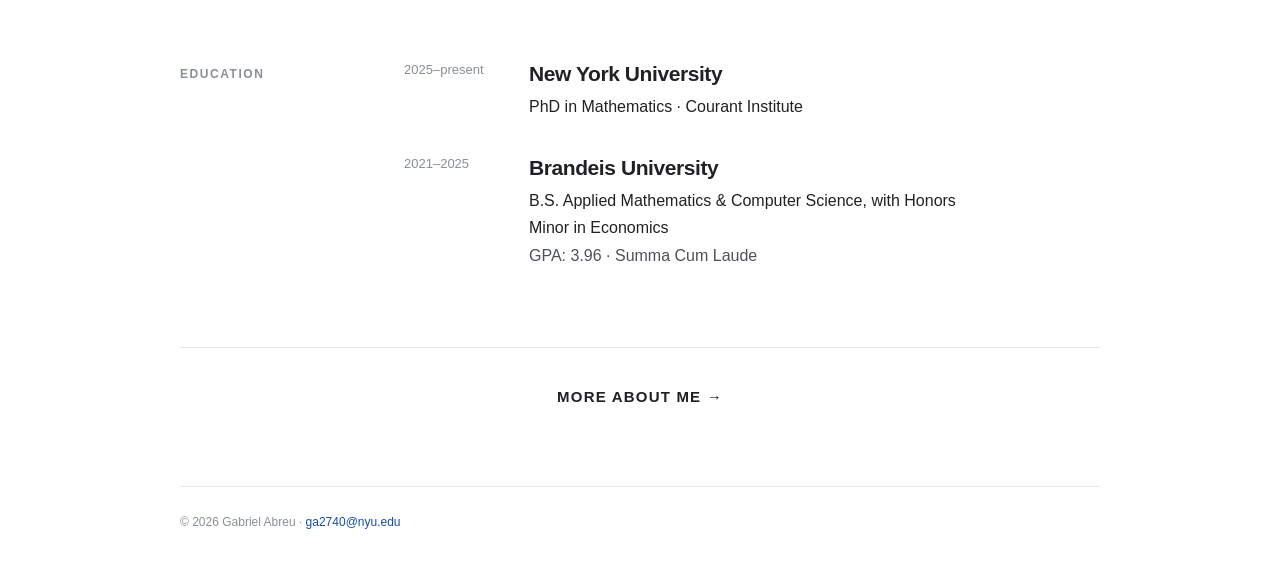
==== commit c93d7b71: "Add SEO metadata and Google indexing support" ====
--- a/index.html
+++ b/index.html
@@ -5,8 +5,46 @@
   <meta name="viewport" content="width=device-width, initial-scale=1.0">
   <meta name="description" content="Gabriel Abreu — PhD student in Mathematics at NYU Courant working on optimization, machine learning, and computational mathematics.">
   <meta name="author" content="Gabriel Abreu">
-  <title>Gabriel Abreu</title>
+  <meta name="google-site-verification" content="8awuwKNIuTM4I6CsqA2aall7nu6Hh-vQHycGfFL_P4A" />
+  <title>Gabriel Abreu | NYU Courant Mathematics</title>
+  <link rel="canonical" href="https://gmbabreu.github.io/">
   <link rel="stylesheet" href="style.css">
+  <script type="application/ld+json">
+  {
+    "@context": "https://schema.org",
+    "@type": "ProfilePage",
+    "url": "https://gmbabreu.github.io/",
+    "mainEntity": {
+      "@type": "Person",
+      "name": "Gabriel Abreu",
+      "url": "https://gmbabreu.github.io/",
+      "image": "https://gmbabreu.github.io/profile.jpg",
+      "jobTitle": "PhD Student in Mathematics",
+      "affiliation": {
+        "@type": "CollegeOrUniversity",
+        "name": "New York University",
+        "alternateName": "NYU Courant",
+        "url": "https://cims.nyu.edu/"
+      },
+      "alumniOf": {
+        "@type": "CollegeOrUniversity",
+        "name": "Brandeis University",
+        "url": "https://www.brandeis.edu/"
+      },
+      "sameAs": [
+        "https://github.com/gmbabreu",
+        "https://www.linkedin.com/in/gmbabreu/",
+        "https://scholar.google.com/citations?user=w3StXHcAAAAJ&hl=en"
+      ],
+      "knowsAbout": [
+        "Numerical optimization",
+        "Machine learning",
+        "Computational mathematics",
+        "Large language model optimization"
+      ]
+    }
+  }
+  </script>
 </head>
 
 <body>
--- a/style.css
+++ b/style.css
@@ -101,7 +101,7 @@
 }
 .hero-photo img {
   width: 90%;
-  height: 250px;
+  height: 300px;
   object-fit: cover;
   object-position: center 80%;
   border-radius: 6px;
@@ -138,8 +138,9 @@
   line-height: 1.5;
 }
 
+
 .intro {
-  max-width: 720px;
+  max-width: none; /* Changed from 720px */
   margin-bottom: 30px;
   font-size: 19px;
   line-height: 1.65;
